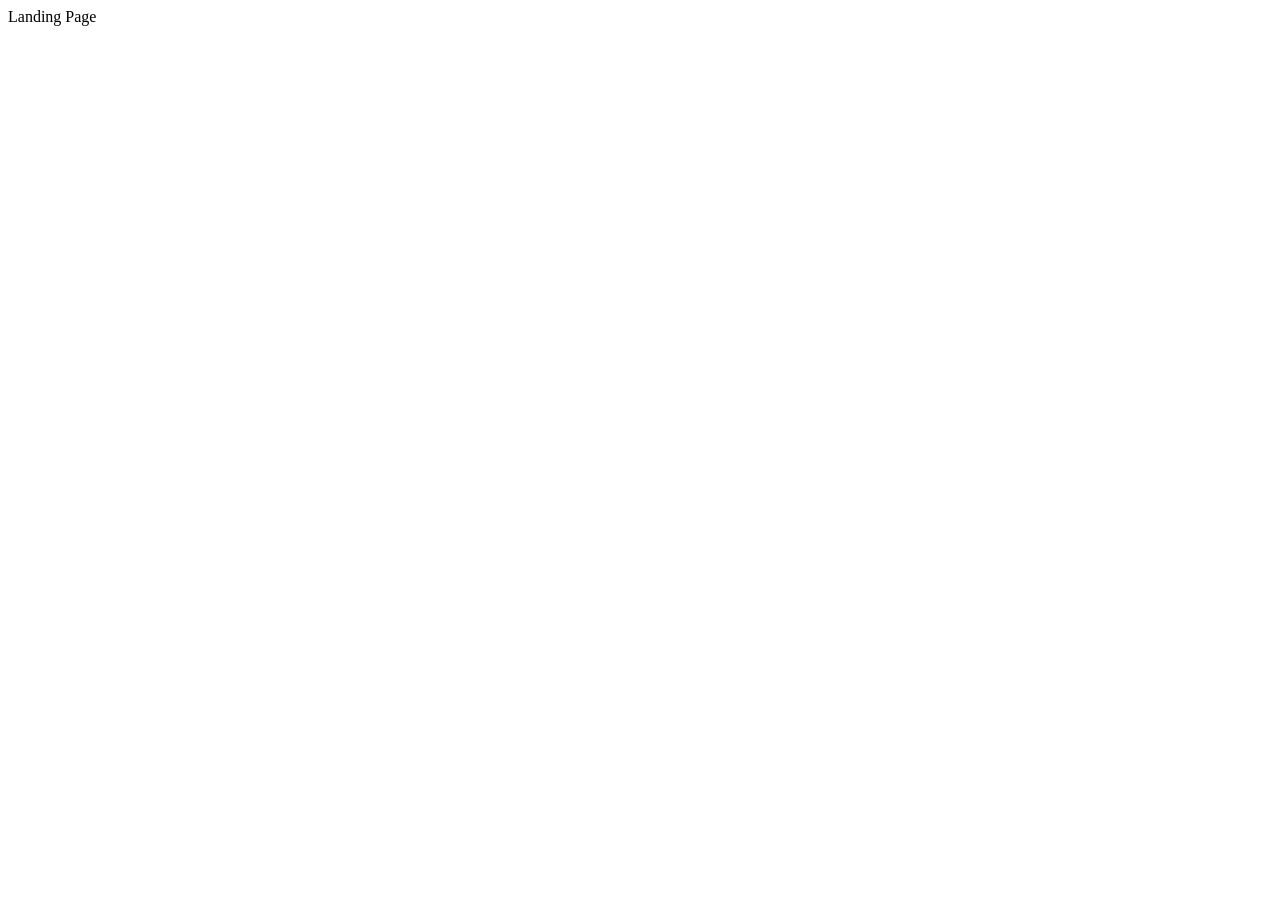
==== Landing.html @ 3b4e902a "프로젝트 시작" ====
<!DOCTYPE html>
<html lang="en">
<head>
    <meta charset="UTF-8">
    <meta name="viewport" content="width=device-width, initial-scale=1.0">
    <link href="Landing.css"
    <title>Landing Page</title>
</head>
<body>
    
</body>
</html>
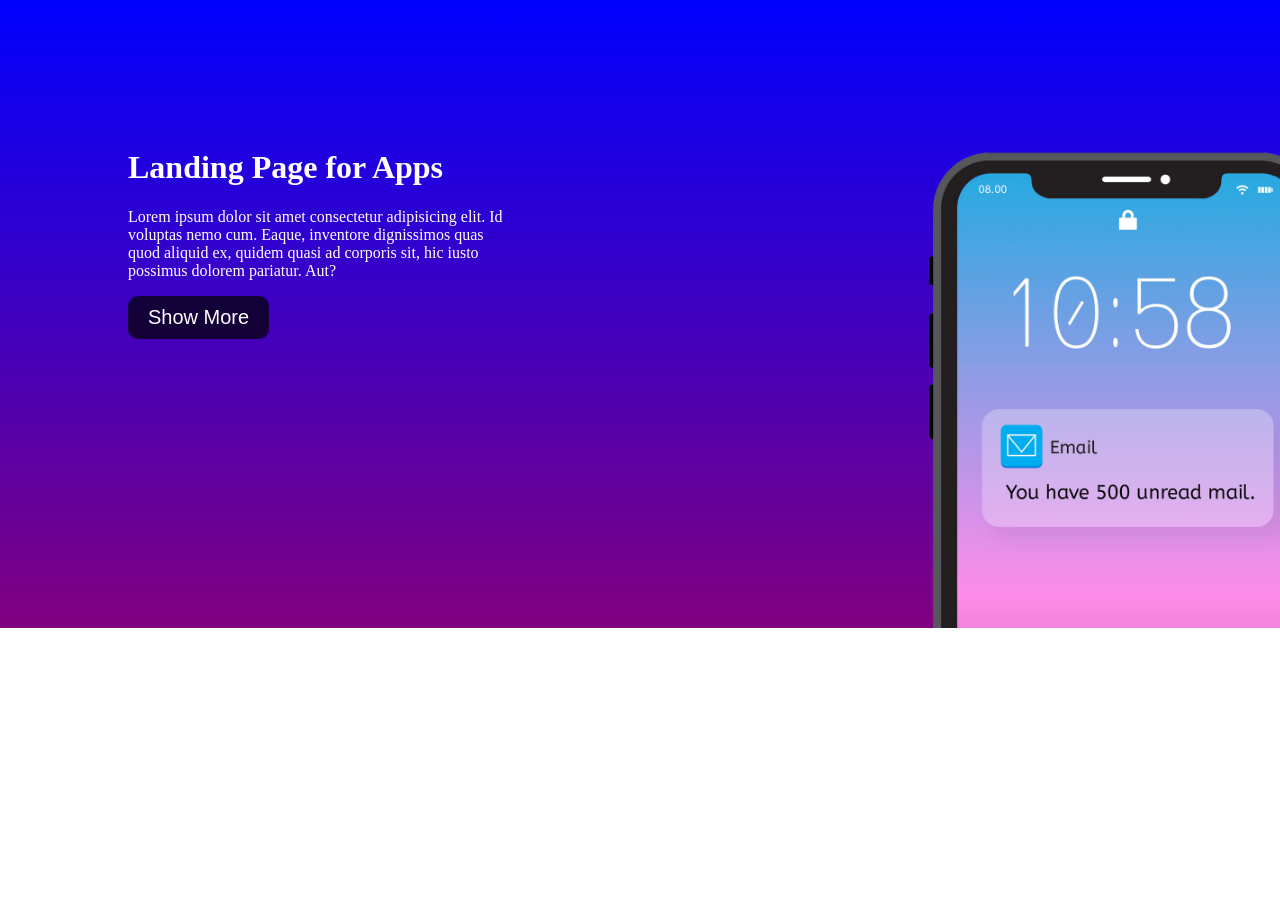
==== commit 9152c1d2: "상단 완성" ====
--- a/Landing.html
+++ b/Landing.html
@@ -3,10 +3,34 @@
 <head>
     <meta charset="UTF-8">
     <meta name="viewport" content="width=device-width, initial-scale=1.0">
-    <link href="Landing.css"
+    <link href="Landing.css" rel="stylesheet">
+    <link rel="stylesheet" href="https://cdnjs.cloudflare.com/ajax/libs/font-awesome/6.7.2/css/all.min.css" integrity="sha512-Evv84Mr4kqVGRNSgIGL/F/aIDqQb7xQ2vcrdIwxfjThSH8CSR7PBEakCr51Ck+w+/U6swU2Im1vVX0SVk9ABhg==" crossorigin="anonymous" referrerpolicy="no-referrer" />
     <title>Landing Page</title>
 </head>
-<body>
-    
+<body style="margin: 0;">
+    <div class="page-top">
+        <div class="top-desc">
+            <h1>Landing Page for Apps</h1>
+            <p>Lorem ipsum dolor sit amet consectetur adipisicing elit. Id voluptas nemo cum. Eaque, inventore dignissimos quas quod aliquid ex, quidem quasi ad corporis sit, hic iusto possimus dolorem pariatur. Aut?</p>
+            <button>Show More</button>
+        </div>
+        <img src="img/iphone-1.png">
+    </div>
+
+    <div class="page-middle">
+
+    </div>
+
+    <div class="page-logo">
+
+    </div>
+
+    <div class="page-bottom">
+
+    </div>
+
+    <div class="login">
+
+    </div>
 </body>
 </html>
--- a/Landing.css
+++ b/Landing.css
@@ -0,0 +1,30 @@
+.page-top {
+    width: 100%;
+    height: 500px;
+    background: linear-gradient(to bottom, blue, purple);
+    padding-left: 10%;
+    padding-right: 10%;
+    padding-top: 10%;
+    display: flex;
+}
+
+.top-desc {
+    width: 60%;
+    padding-right: 30%;
+    box-sizing: border-box;
+}
+
+.top-desc h1, p{
+    color: white;
+}
+
+.top-desc button {
+    padding: 20px;
+    padding-top: 10px;
+    padding-bottom: 10px;
+    background-color: rgba(0, 0, 0, 0.705);
+    color: white;
+    font-size: 20px;
+    border-radius: 10px;
+    border: none;
+}
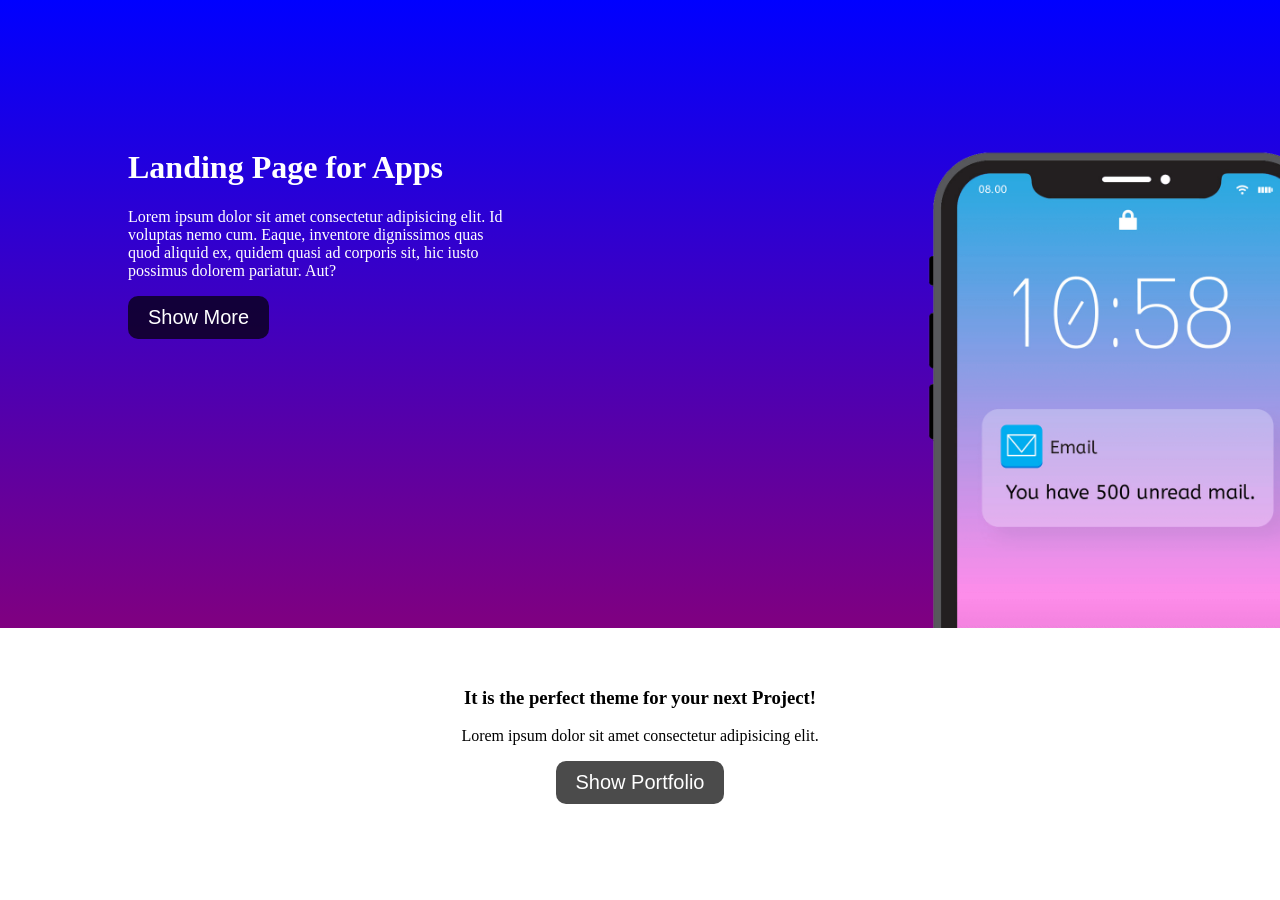
==== commit 1eabf7c7: "중단 완성" ====
--- a/Landing.html
+++ b/Landing.html
@@ -18,7 +18,9 @@
     </div>
 
     <div class="page-middle">
-
+        <h3>It is the perfect theme for your next Project!</h3>
+        <p>Lorem ipsum dolor sit amet consectetur adipisicing elit.</p>
+        <button>Show Portfolio</button>
     </div>
 
     <div class="page-logo">
--- a/Landing.css
+++ b/Landing.css
@@ -14,11 +14,11 @@
     box-sizing: border-box;
 }
 
-.top-desc h1, p{
+.top-desc h1, .top-desc p{
     color: white;
 }
 
-.top-desc button {
+button {
     padding: 20px;
     padding-top: 10px;
     padding-bottom: 10px;
@@ -27,4 +27,14 @@
     font-size: 20px;
     border-radius: 10px;
     border: none;
+}
+
+.page-middle {
+    width: 100%;
+    height: 200px;
+    background: white;
+    text-align: center;
+    padding-top: 40px;
+    padding-bottom: 40px;
+    box-sizing: border-box;
 }
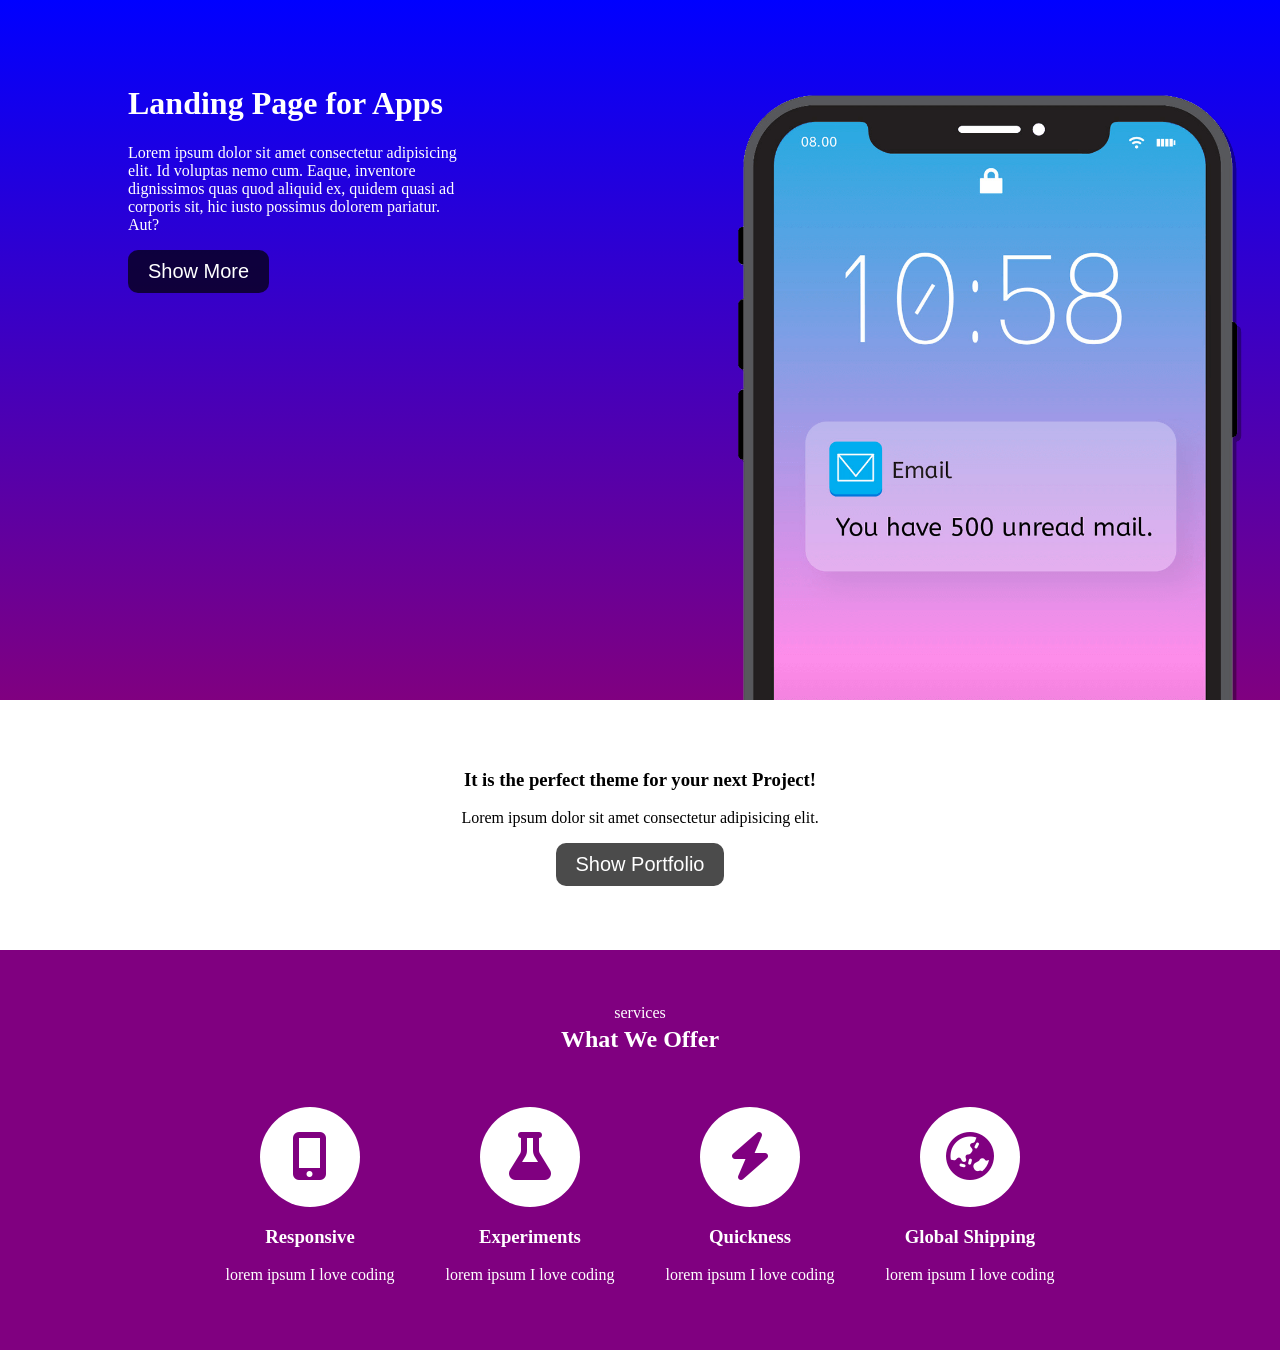
==== commit 72ddfedd: "로고 부분 완성" ====
--- a/Landing.html
+++ b/Landing.html
@@ -24,11 +24,17 @@
     </div>
 
     <div class="page-logo">
-
+        <div class="logo-top"><p>services</p><h2>What We Offer</h2></div>
+        <div class="logo-box">
+            <div class="logos"><i class="fas fa-mobile-alt fa-3x"></i><h3>Responsive</h3><p>lorem ipsum I love coding</p></div>
+            <div class="logos"><i class="fas fa-flask fa-3x"></i><h3>Experiments</h3><p>lorem ipsum I love coding</p></div>
+            <div class="logos"><i class="fas fa-bolt fa-3x"></i><h3>Quickness</h3><p>lorem ipsum I love coding</p></div>
+            <div class="logos"><i class="fas fa-globe-asia fa-3x"></i><h3>Global Shipping</h3><p>lorem ipsum I love coding</p></div>
+        </div>
     </div>
 
     <div class="page-bottom">
-
+        
     </div>
 
     <div class="login">
--- a/Landing.css
+++ b/Landing.css
@@ -1,16 +1,16 @@
 .page-top {
     width: 100%;
-    height: 500px;
+    height: 700px;
     background: linear-gradient(to bottom, blue, purple);
     padding-left: 10%;
-    padding-right: 10%;
-    padding-top: 10%;
+    padding-top: 5%;
     display: flex;
+    box-sizing: border-box;
 }
 
 .top-desc {
     width: 60%;
-    padding-right: 30%;
+    padding-right: 20%;
     box-sizing: border-box;
 }
 
@@ -34,7 +34,48 @@
     height: 200px;
     background: white;
     text-align: center;
-    padding-top: 40px;
-    padding-bottom: 40px;
+    padding: 50px;
     box-sizing: border-box;
-}+    margin-bottom: 50px;
+}
+
+.page-logo {
+    width: 100%;
+    height: 400px;
+    background-color: purple;
+}
+
+.logo-top {
+    text-align: center;
+    padding: 50px;
+    color: white;
+}
+
+.logo-top h2, .logo-top p {
+    margin: 4px;
+}
+
+.logo-box {
+    display: flex;
+    justify-content: center;
+}
+
+.logos {
+    width: 220px;
+    text-align: center;
+}
+
+.logos i {
+    background-color: white;
+    width: 100px;
+    height: 100px;
+    border-radius: 50px;
+    padding-top: 25px;
+    box-sizing: border-box;
+    color: purple;
+}
+
+.logos h3, .logos p{
+    color: white;
+}
+
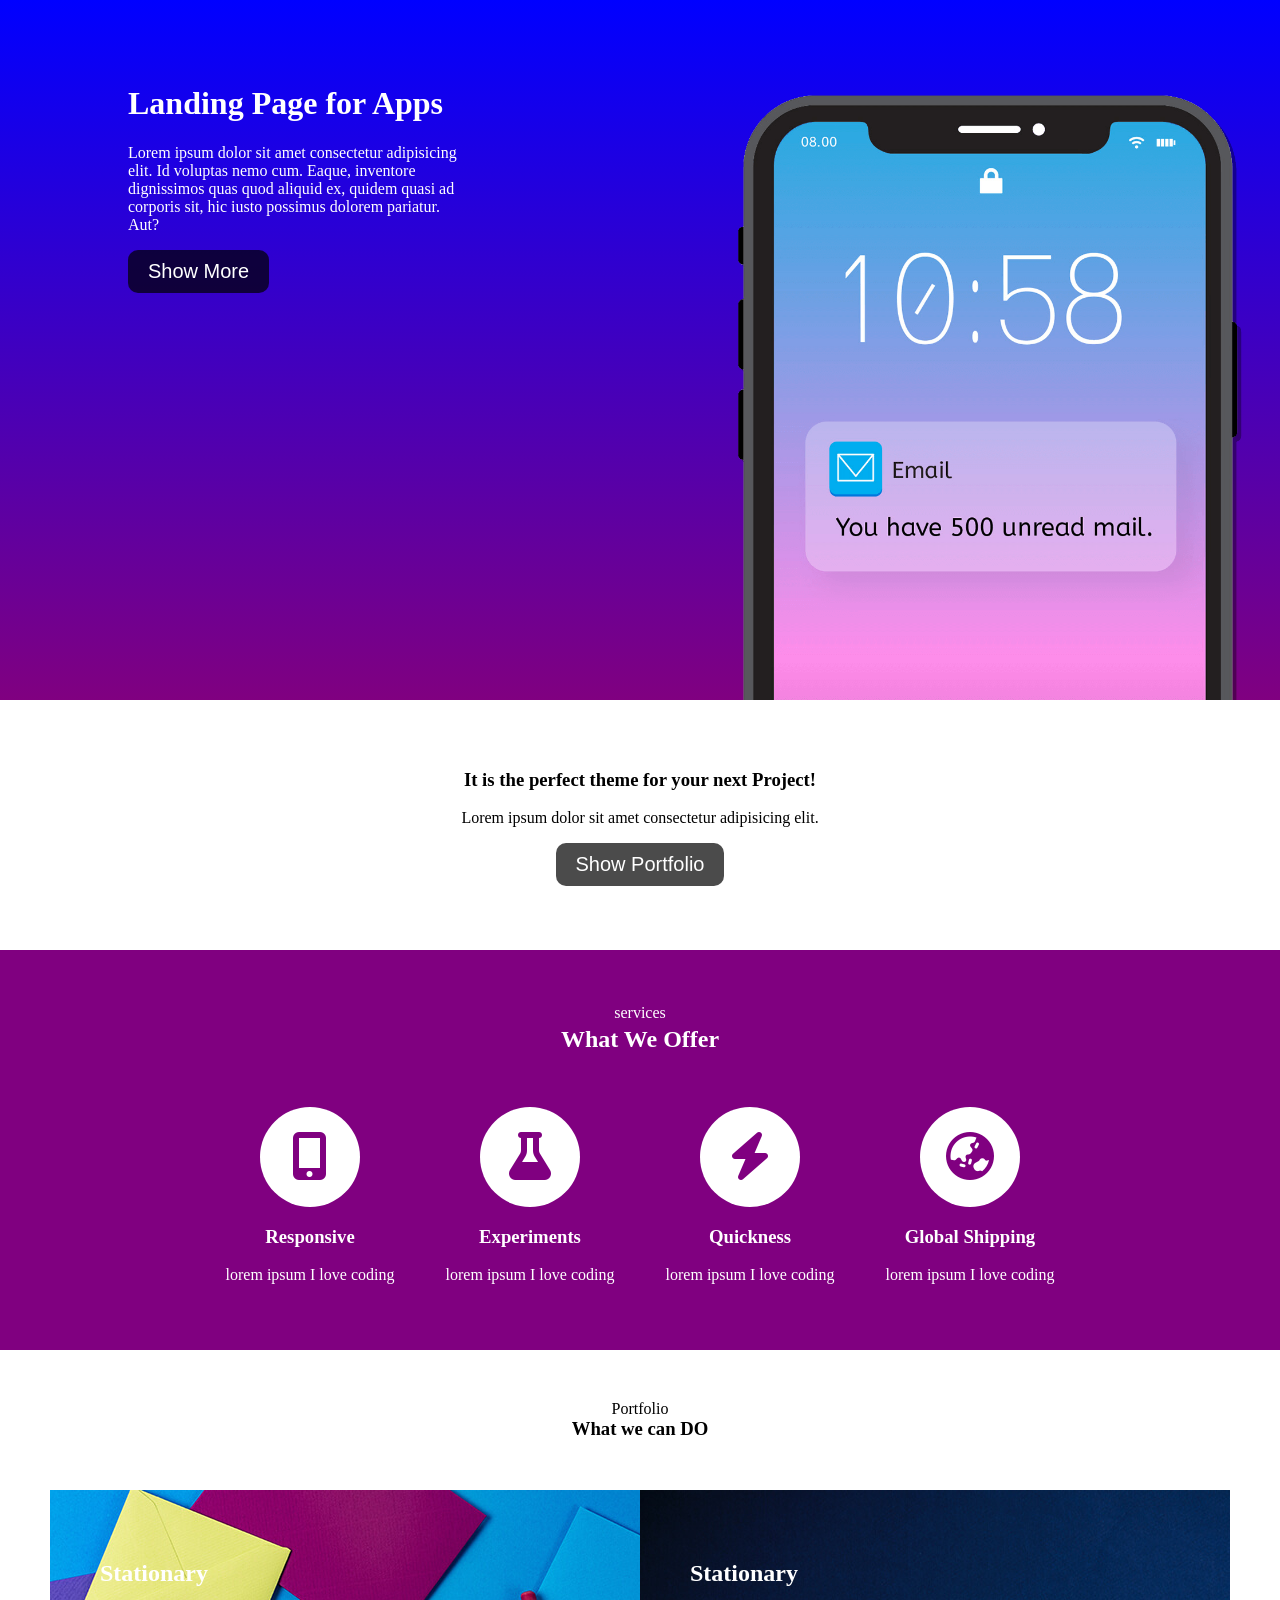
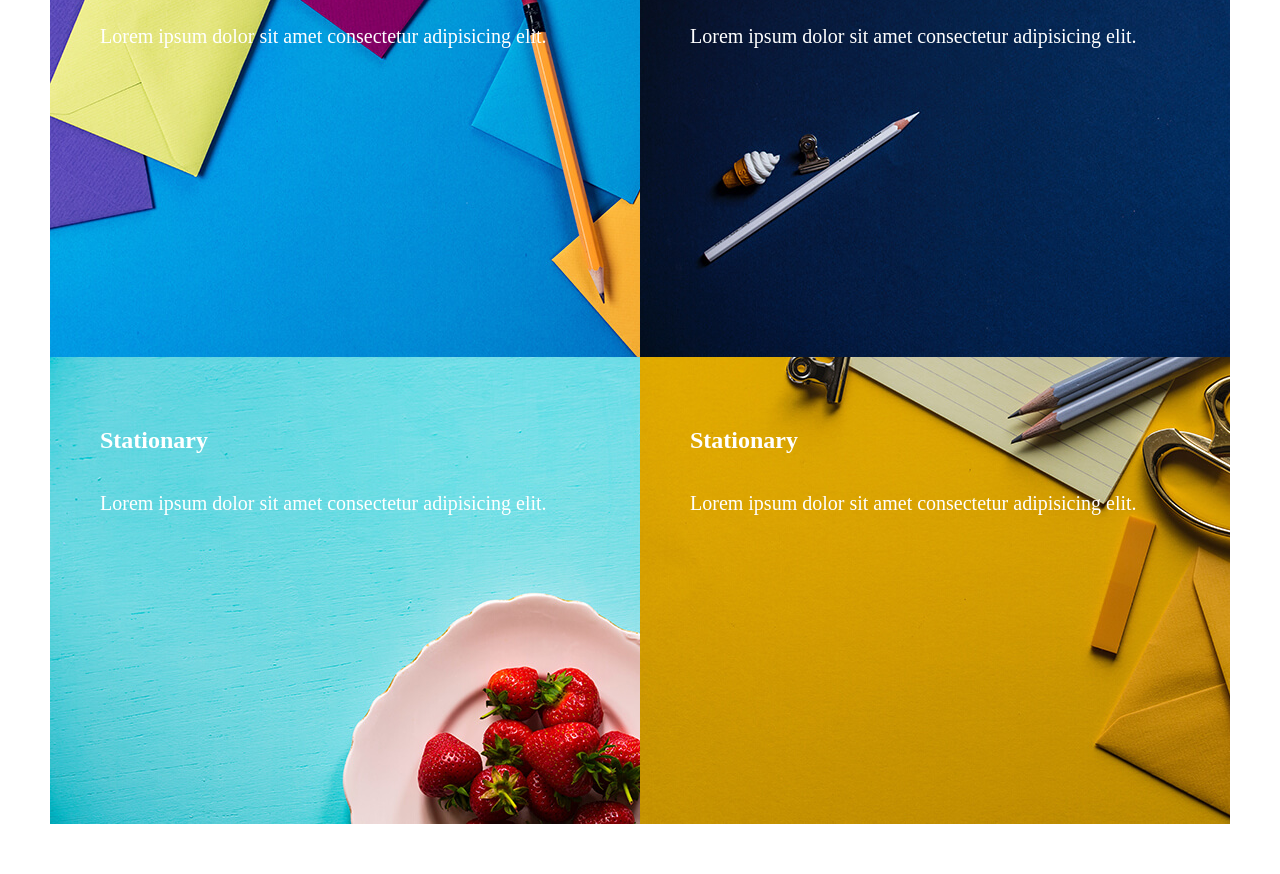
==== commit 6c32f9ac: "하단 완성" ====
--- a/Landing.html
+++ b/Landing.html
@@ -34,7 +34,13 @@
     </div>
 
     <div class="page-bottom">
-        
+        <p>Portfolio</p><h3>What we can DO</h3>
+        <div class="img-box">
+            <div class="imgs" style="background-image:url(img/pic1.jpg);"><h2>Stationary</h2><br><p>Lorem ipsum dolor sit amet consectetur adipisicing elit.</p></div>
+            <div class="imgs" style="background-image:url(img/pic2.jpg);"><h2>Stationary</h2><br><p>Lorem ipsum dolor sit amet consectetur adipisicing elit.</p></div>
+            <div class="imgs" style="background-image:url(img/pic3.jpg);"><h2>Stationary</h2><br><p>Lorem ipsum dolor sit amet consectetur adipisicing elit.</p></div>
+            <div class="imgs" style="background-image:url(img/pic4.jpg);"><h2>Stationary</h2><br><p>Lorem ipsum dolor sit amet consectetur adipisicing elit.</p></div>
+        </div>
     </div>
 
     <div class="login">
--- a/Landing.css
+++ b/Landing.css
@@ -79,3 +79,37 @@
     color: white;
 }
 
+.page-bottom {
+    width: 100%;
+    text-align: center;
+    padding: 50px;
+    box-sizing: border-box;
+}
+
+.page-bottom p, .page-bottom h3 {
+    margin: 0;
+}
+
+.img-box {
+    width: 100%;
+    max-width: 1400px;
+    display: flex;
+    flex-wrap: wrap;
+    margin-top: 50px;
+    margin-left: auto;
+    margin-right: auto;
+}
+
+.imgs {
+    width: 50%;
+    max-width: 700px;
+    height: 467px;
+    color: white;
+    text-align: left;
+    padding: 50px;
+    box-sizing: border-box;
+}
+
+.imgs p {
+    font-size: 20px;
+}
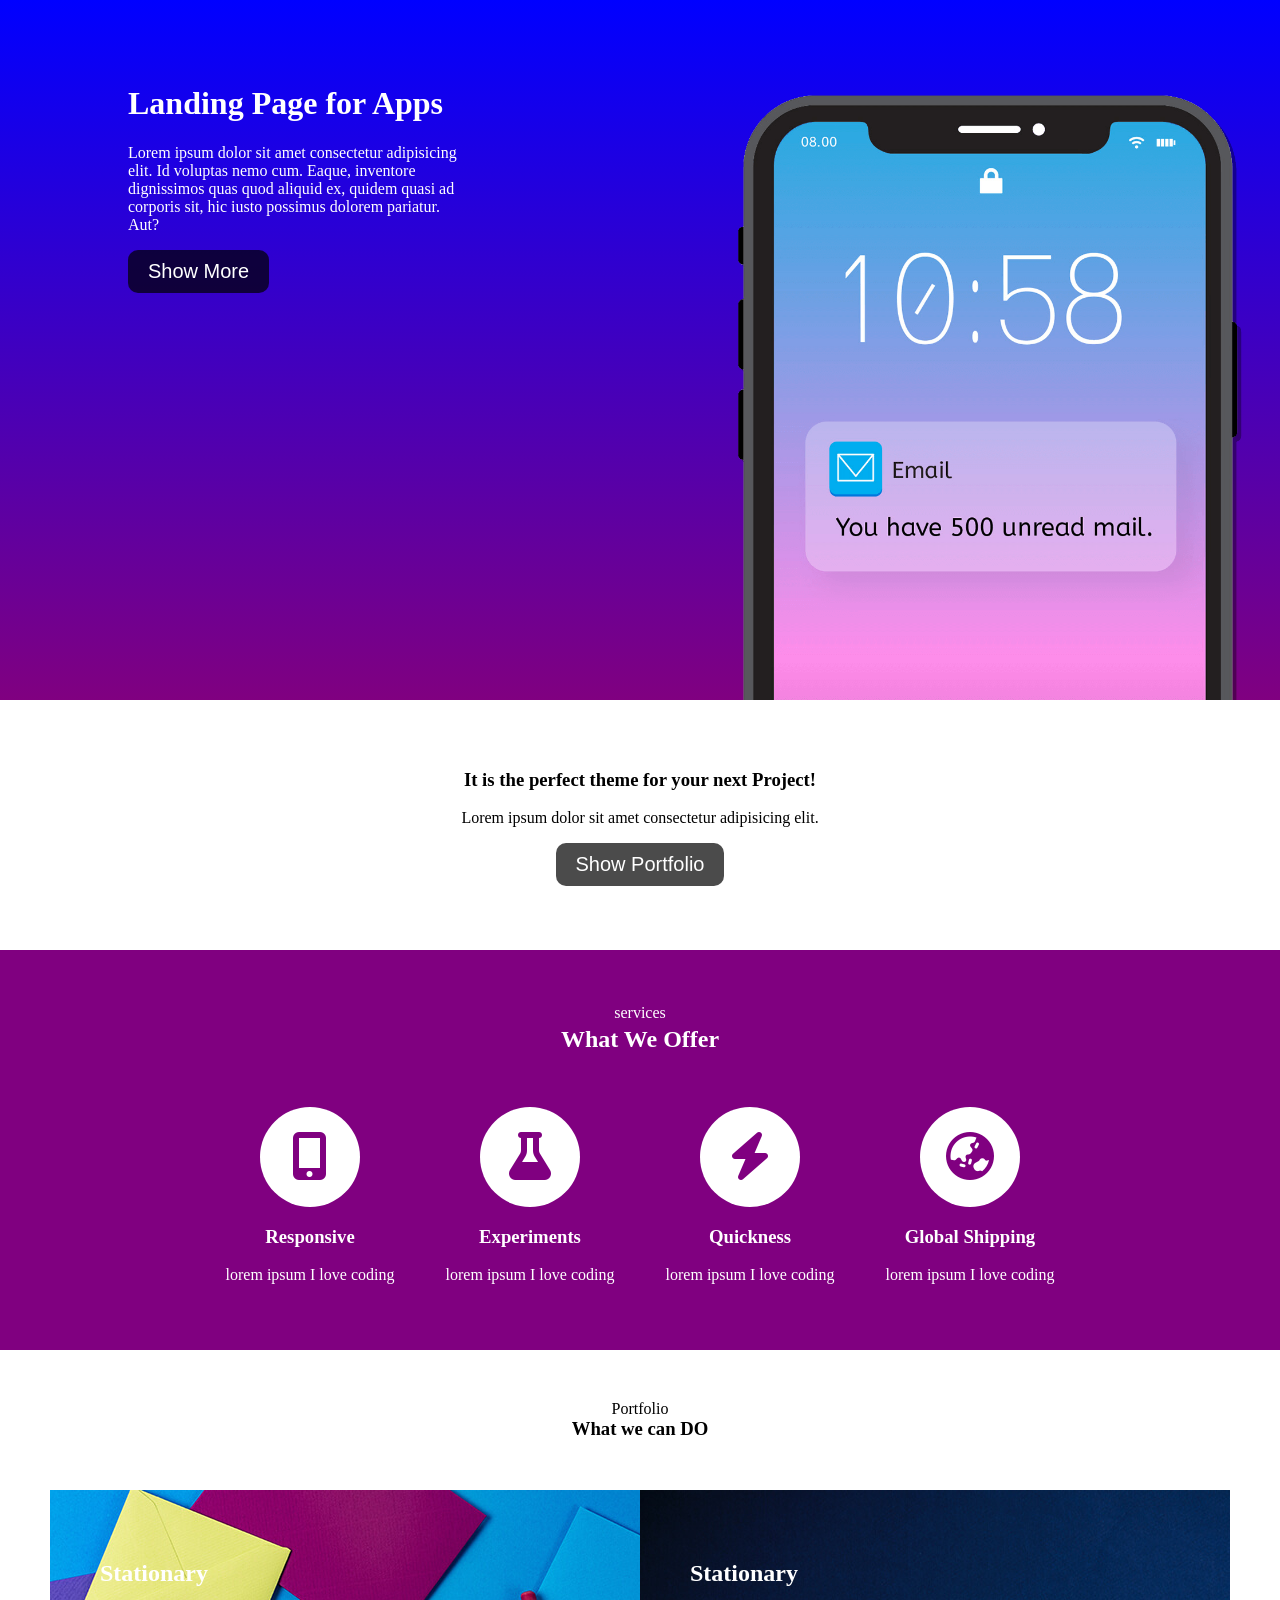
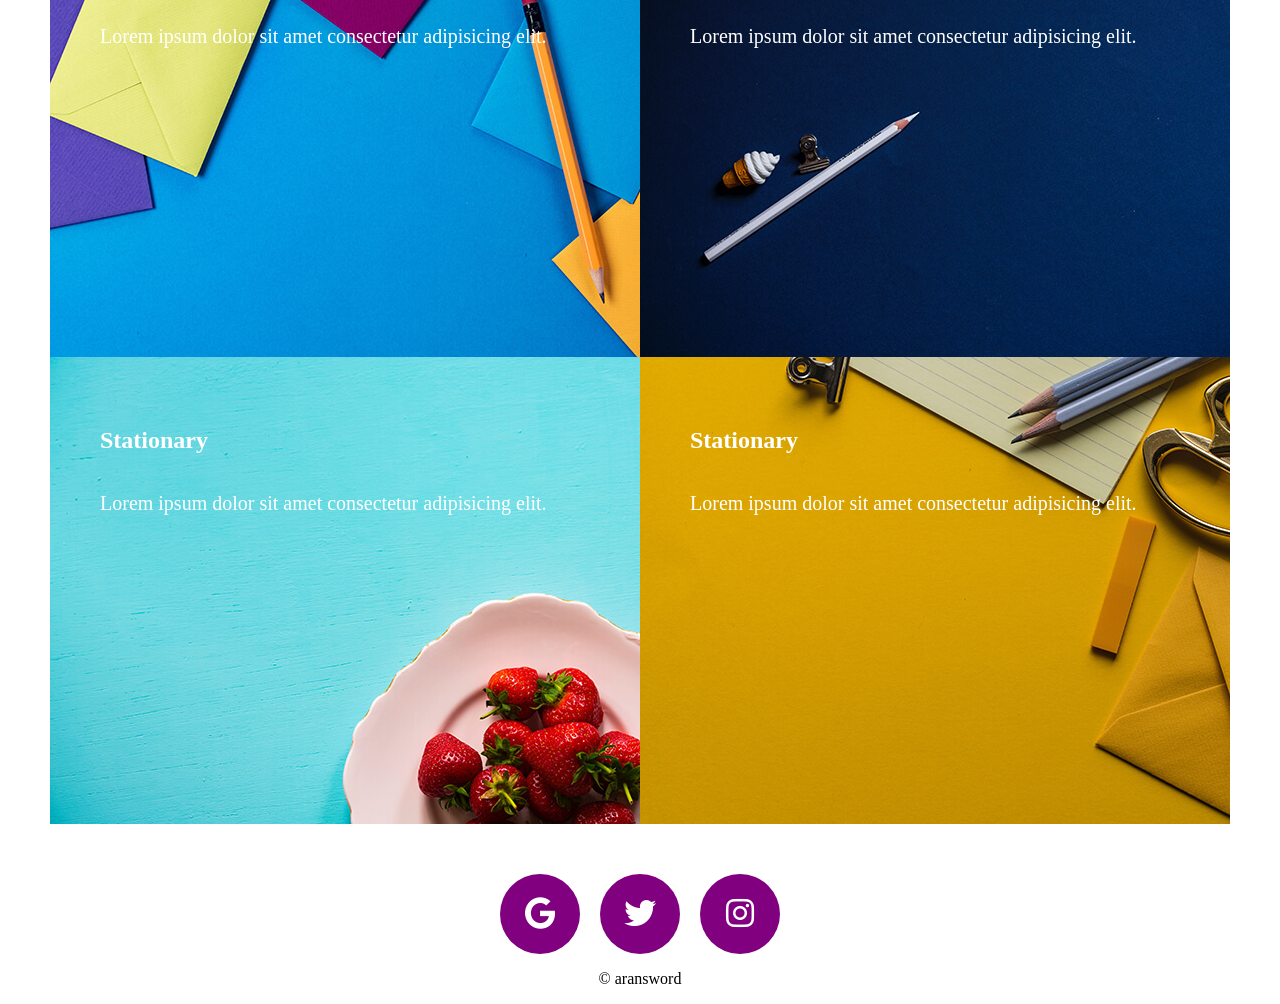
==== commit 78022be6: "전체 페이지 형태 완성" ====
--- a/Landing.html
+++ b/Landing.html
@@ -44,7 +44,12 @@
     </div>
 
     <div class="login">
-
+        <div class="logo-box">
+            <div class="sns"><i class="fab fa-google fa-2x"></i></div>
+            <div class="sns"><i class="fab fa-twitter fa-2x"></i></div>
+            <div class="sns"><i class="fab fa-instagram fa-2x"></i></div>
+        </div>
+        <p style="text-align: center;">&copy; aransword</p>
     </div>
 </body>
 </html>
--- a/Landing.css
+++ b/Landing.css
@@ -112,4 +112,23 @@
 
 .imgs p {
     font-size: 20px;
+}
+
+.login {
+    width: 100%;
+}
+
+.sns {
+    width: 100px;
+    text-align: center;
+}
+
+.sns i {
+    background-color: purple;
+    color: white;
+    width: 80px;
+    height: 80px;
+    border-radius: 40px;
+    padding-top: 23px;
+    box-sizing: border-box;
 }
